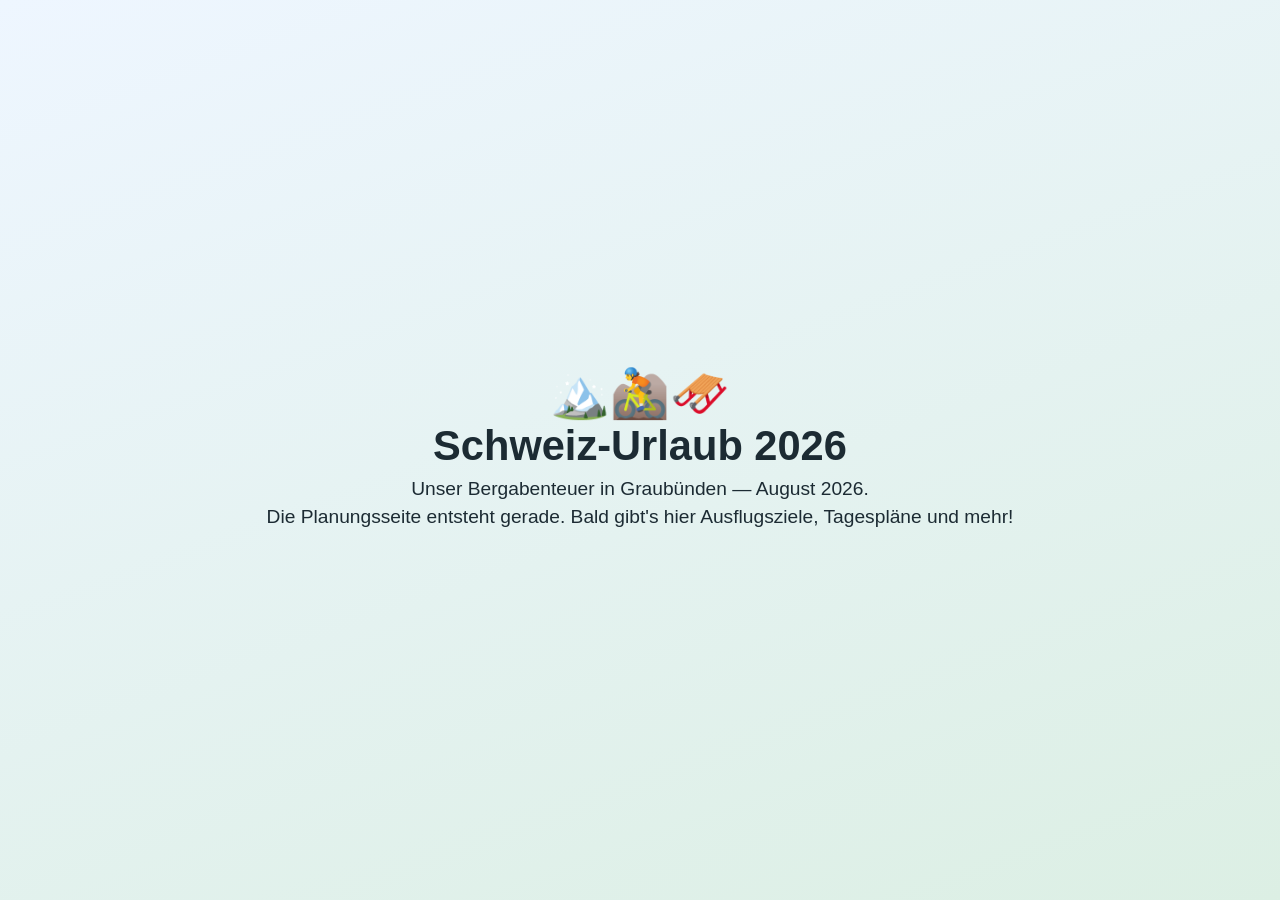
==== docs/index.html @ d62146c5 "Initiale Repo-Struktur: Recherche Lenzerheide, GitHub-Pages-Grundgerüst - research/lenzerheide/: zwe" ====
<!DOCTYPE html>
<html lang="de-CH">
<head>
  <meta charset="UTF-8">
  <meta name="viewport" content="width=device-width, initial-scale=1.0, viewport-fit=cover">
  <meta name="robots" content="noindex">
  <title>Schweiz-Urlaub 2026</title>
  <style>
    :root { color-scheme: light dark; }
    body {
      margin: 0;
      min-height: 100dvh;
      display: grid;
      place-items: center;
      font-family: -apple-system, BlinkMacSystemFont, "Segoe UI", sans-serif;
      background: linear-gradient(160deg, #eef6ff, #dcefe4);
      color: #1c2b33;
      text-align: center;
      padding: 2rem;
      box-sizing: border-box;
    }
    @media (prefers-color-scheme: dark) {
      body { background: linear-gradient(160deg, #10222e, #14301f); color: #e8f1f5; }
    }
    h1 { font-size: clamp(1.6rem, 5vw, 2.6rem); margin: 0 0 .5rem; }
    p  { font-size: clamp(1rem, 3vw, 1.2rem); margin: .4rem 0; }
    .peak { font-size: 3rem; }
  </style>
</head>
<body>
  <main>
    <div class="peak">🏔️🚵🛷</div>
    <h1>Schweiz-Urlaub 2026</h1>
    <p>Unser Bergabenteuer in Graubünden — August 2026.</p>
    <p>Die Planungsseite entsteht gerade. Bald gibt's hier Ausflugsziele, Tagespläne und mehr!</p>
  </main>
</body>
</html>
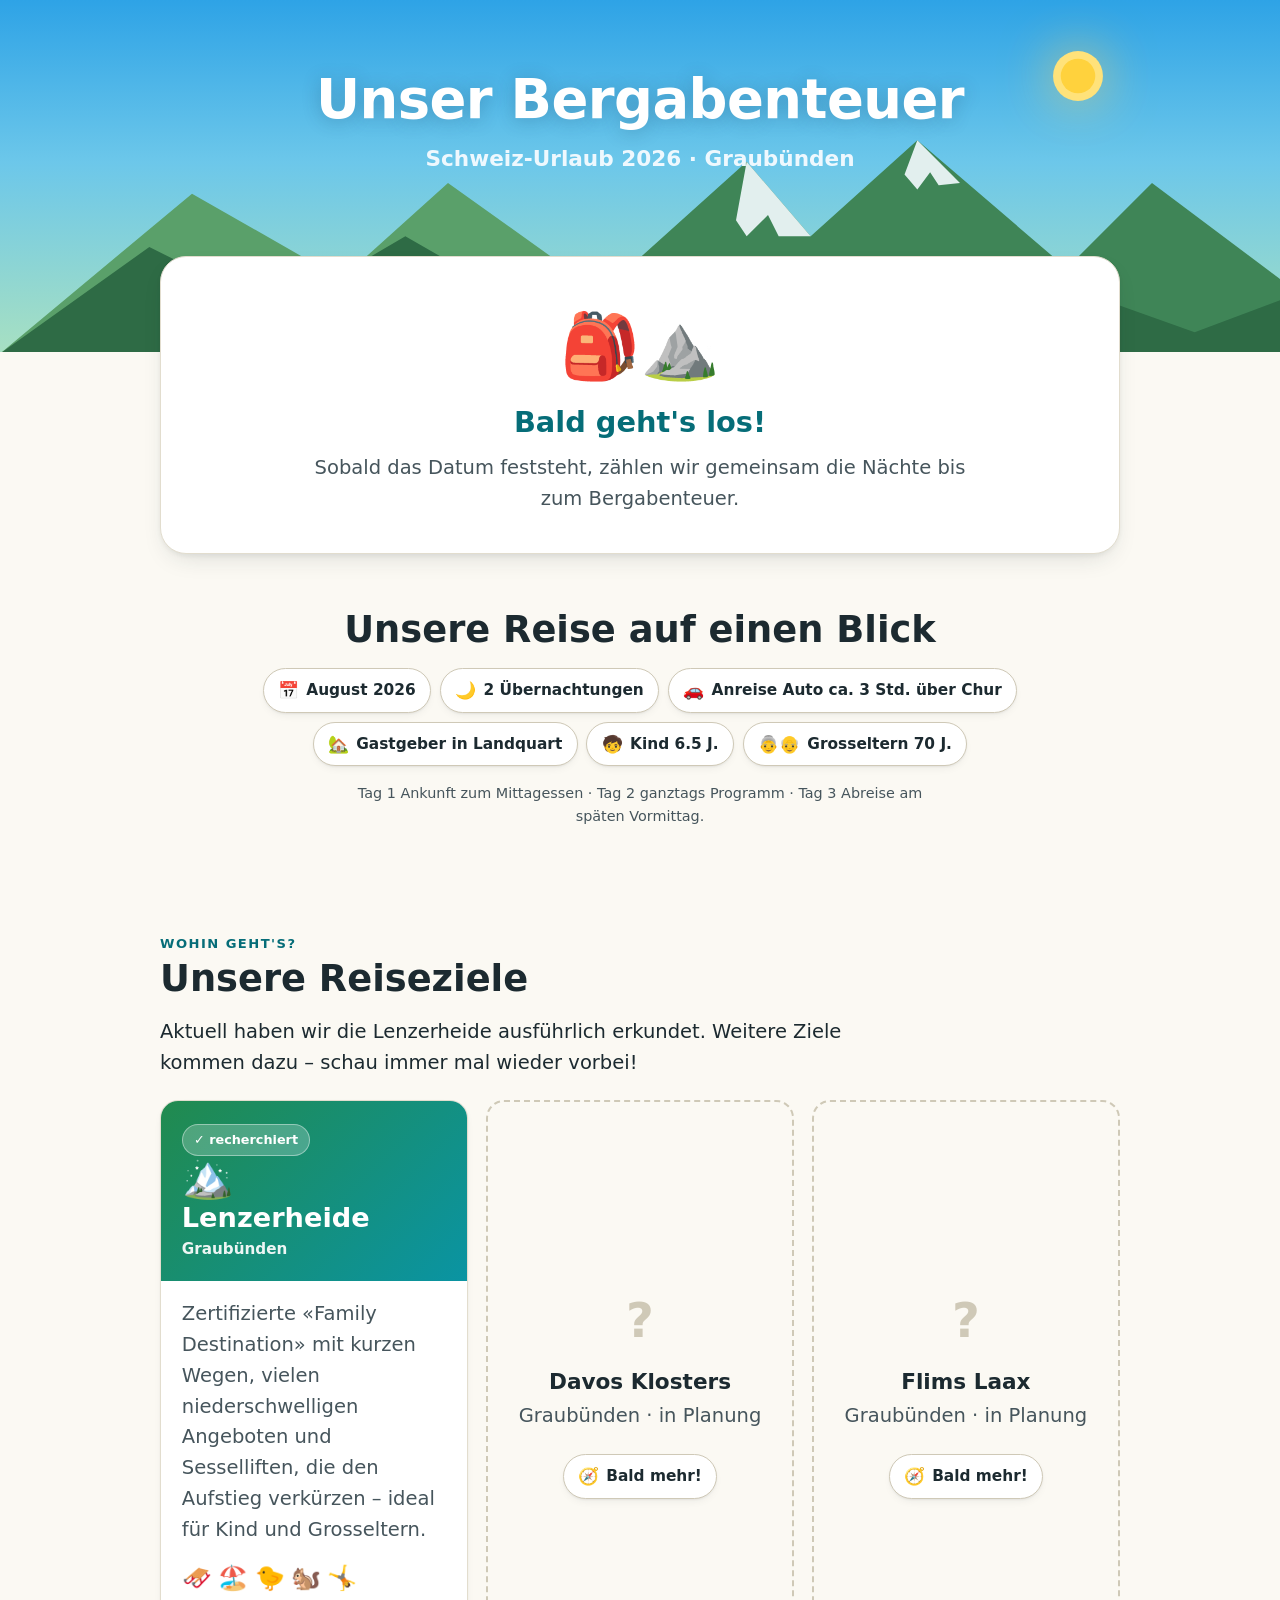
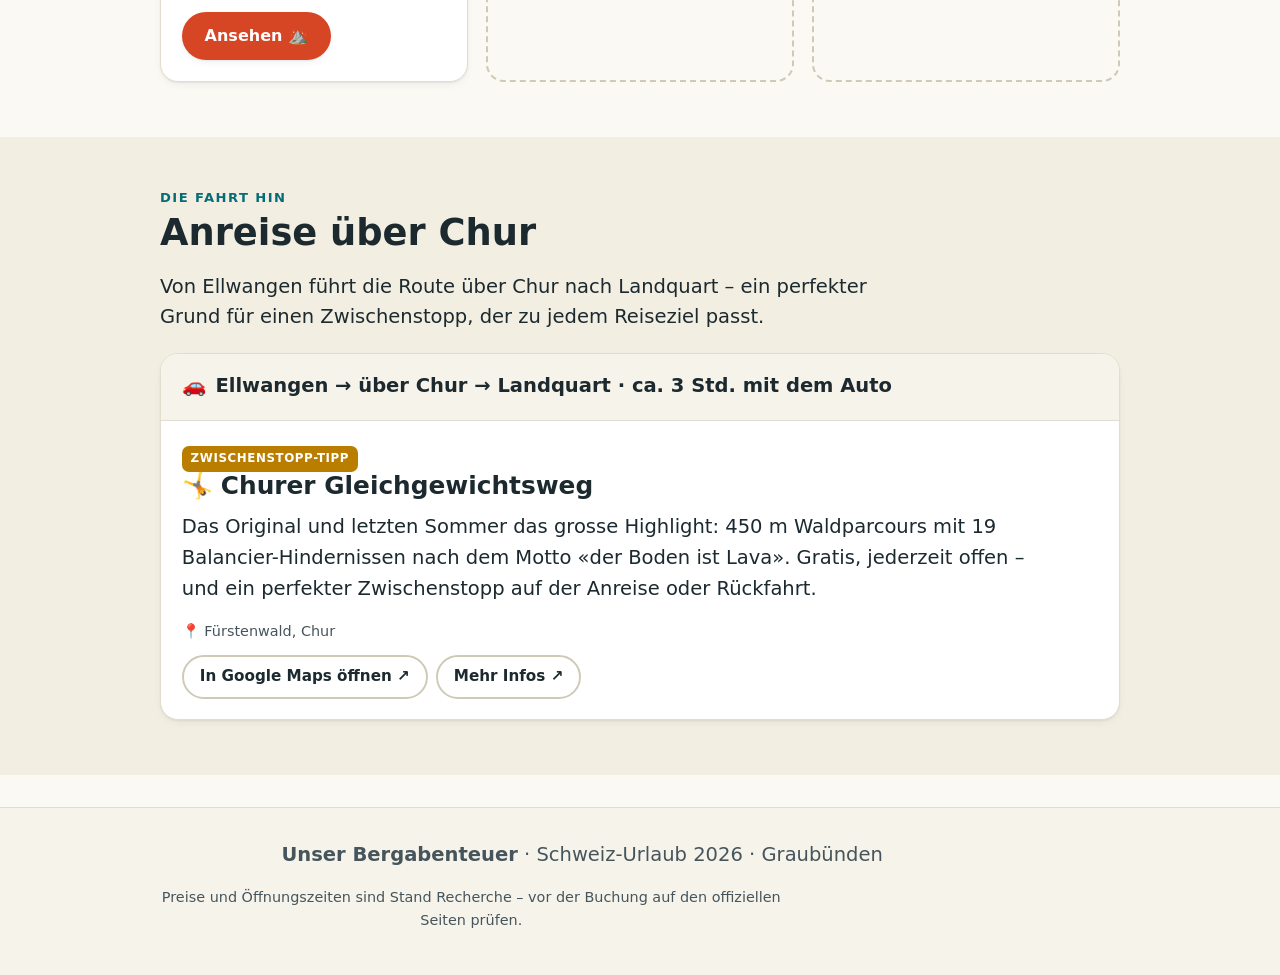
==== commit 54f3b181: "Claude-Design-Webseite integrieren: Startseite + Destinationsseite Lenzerheide Export aus dem Claude" ====
--- a/docs/index.html
+++ b/docs/index.html
@@ -2,37 +2,94 @@
 <html lang="de-CH">
 <head>
   <meta charset="UTF-8">
-  <meta name="viewport" content="width=device-width, initial-scale=1.0, viewport-fit=cover">
+  <!-- Zoom bleibt immer möglich: kein user-scalable=no / maximum-scale. viewport-fit für Safe-Areas. -->
+  <meta name="viewport" content="width=device-width, initial-scale=1, viewport-fit=cover">
+  <meta name="theme-color" content="#2ea3e6" media="(prefers-color-scheme: light)">
+  <meta name="theme-color" content="#0f1b21" media="(prefers-color-scheme: dark)">
+  <meta name="description" content="Unser Bergabenteuer 2026 – Familien-Reiseplanung für Graubünden im August 2026. Ausflugsziele, Tagespläne, Hotels und Kosten für Kind und Grosseltern.">
   <meta name="robots" content="noindex">
-  <title>Schweiz-Urlaub 2026</title>
-  <style>
-    :root { color-scheme: light dark; }
-    body {
-      margin: 0;
-      min-height: 100dvh;
-      display: grid;
-      place-items: center;
-      font-family: -apple-system, BlinkMacSystemFont, "Segoe UI", sans-serif;
-      background: linear-gradient(160deg, #eef6ff, #dcefe4);
-      color: #1c2b33;
-      text-align: center;
-      padding: 2rem;
-      box-sizing: border-box;
-    }
-    @media (prefers-color-scheme: dark) {
-      body { background: linear-gradient(160deg, #10222e, #14301f); color: #e8f1f5; }
-    }
-    h1 { font-size: clamp(1.6rem, 5vw, 2.6rem); margin: 0 0 .5rem; }
-    p  { font-size: clamp(1rem, 3vw, 1.2rem); margin: .4rem 0; }
-    .peak { font-size: 3rem; }
-  </style>
+  <title>Unser Bergabenteuer · Schweiz-Urlaub 2026</title>
+  <link rel="stylesheet" href="assets/css/style.css">
 </head>
-<body>
-  <main>
-    <div class="peak">🏔️🚵🛷</div>
-    <h1>Schweiz-Urlaub 2026</h1>
-    <p>Unser Bergabenteuer in Graubünden — August 2026.</p>
-    <p>Die Planungsseite entsteht gerade. Bald gibt's hier Ausflugsziele, Tagespläne und mehr!</p>
+<body data-page="index">
+  <a class="skip" href="#hauptinhalt">Zum Inhalt springen</a>
+
+  <!-- ===================== HERO ===================== -->
+  <header class="hero" role="banner">
+    <!-- Stilisierte Sonne -->
+    <svg class="hero__sun" viewBox="0 0 100 100" aria-hidden="true" focusable="false">
+      <circle cx="50" cy="50" r="26" fill="#ffe27a"/>
+      <circle cx="50" cy="50" r="18" fill="#ffd23d"/>
+    </svg>
+    <div class="hero__inner wrap">
+      <h1>Unser Bergabenteuer</h1>
+      <p class="hero__sub">Schweiz-Urlaub 2026 · Graubünden</p>
+    </div>
+    <!-- Stilisierte Bergsilhouette (einfache Polygone) -->
+    <svg class="hero__scene" viewBox="0 0 1200 220" preserveAspectRatio="none" aria-hidden="true" focusable="false">
+      <polygon points="0,220 180,70 320,150 420,60 560,160 620,220" fill="#5aa06a"/>
+      <polygon points="500,220 700,40 760,110 860,20 1000,140 1080,60 1200,150 1200,220" fill="#3f8557"/>
+      <polygon points="700,40 760,110 730,110 720,90 700,110 690,95" fill="#f4fbff" opacity=".9"/>
+      <polygon points="860,20 900,60 880,62 872,50 860,66 848,52" fill="#f4fbff" opacity=".9"/>
+      <polygon points="0,220 140,120 260,180 380,110 520,190 640,130 820,210 980,150 1120,200 1200,170 1200,220" fill="#2e6b45"/>
+    </svg>
+  </header>
+
+  <main id="hauptinhalt">
+
+    <!-- ===================== COUNTDOWN ===================== -->
+    <section class="section" aria-labelledby="cd-h" style="padding-top:0">
+      <div class="wrap">
+        <h2 id="cd-h" class="visually-hidden" style="position:absolute;left:-9999px">Countdown</h2>
+        <div id="countdown" class="countdown countdown--soon">
+          <!-- JS füllt den Countdown; ohne JS bleibt dieser Fallback lesbar -->
+          <div class="countdown__emoji" aria-hidden="true">🎒⛰️</div>
+          <p class="countdown__label">Bald geht's los!</p>
+          <p class="countdown__hint">Sobald das Datum feststeht, zählen wir gemeinsam die Nächte bis zum Bergabenteuer.</p>
+        </div>
+      </div>
+    </section>
+
+    <!-- ===================== REISE-STECKBRIEF ===================== -->
+    <section class="section" aria-labelledby="sb-h" style="padding-top:0">
+      <div class="wrap" style="text-align:center">
+        <h2 id="sb-h" style="justify-content:center">Unsere Reise auf einen Blick</h2>
+        <div id="reise-chips" class="chips" style="margin-top:1rem"></div>
+        <p class="fineprint" style="margin:1rem auto 0">Tag 1 Ankunft zum Mittagessen · Tag 2 ganztags Programm · Tag 3 Abreise am späten Vormittag.</p>
+      </div>
+    </section>
+
+    <!-- ===================== DESTINATIONEN ===================== -->
+    <section class="section" aria-labelledby="dest-h">
+      <div class="wrap">
+        <p class="eyebrow">Wohin geht's?</p>
+        <h2 id="dest-h">Unsere Reiseziele</h2>
+        <p style="max-width:60ch">Aktuell haben wir die Lenzerheide ausführlich erkundet. Weitere Ziele kommen dazu – schau immer mal wieder vorbei!</p>
+        <p class="no-js-note">Hinweis: Diese Planungsseite lädt ihre Inhalte per JavaScript. Bitte JavaScript aktivieren, um Reiseziele, Tagespläne und Aktivitäten zu sehen.</p>
+        <div id="dest-grid" class="grid grid--3" style="margin-top:1.3rem"></div>
+      </div>
+    </section>
+
+    <!-- ===================== ANREISE ===================== -->
+    <section class="section" aria-labelledby="an-h" style="background:var(--bg-2)">
+      <div class="wrap">
+        <p class="eyebrow">Die Fahrt hin</p>
+        <h2 id="an-h">Anreise über Chur</h2>
+        <p style="max-width:60ch">Von Ellwangen führt die Route über Chur nach Landquart – ein perfekter Grund für einen Zwischenstopp, der zu jedem Reiseziel passt.</p>
+        <div id="anreise-inner" class="anreise" style="margin-top:1.2rem"></div>
+      </div>
+    </section>
   </main>
+
+  <footer class="site" role="contentinfo">
+    <div class="wrap">
+      <p><strong>Unser Bergabenteuer</strong> · Schweiz-Urlaub 2026 · Graubünden</p>
+      <p class="fineprint">Preise und Öffnungszeiten sind Stand Recherche – vor der Buchung auf den offiziellen Seiten prüfen.</p>
+    </div>
+  </footer>
+
+  <!-- Daten zuerst, dann Logik. defer hält die Reihenfolge und blockiert das Rendering nicht. -->
+  <script src="assets/js/data.js" defer></script>
+  <script src="assets/js/app.js" defer></script>
 </body>
 </html>
--- a/docs/assets/css/style.css
+++ b/docs/assets/css/style.css
@@ -0,0 +1,483 @@
+/* =============================================================================
+   style.css — Unser Bergabenteuer 2026
+   Mobile-first, hoher Kontrast (WCAG AA), Light + Dark Mode, Print für Tagesplan.
+   Keine externen Requests. Deko über CSS/Inline-SVG. Systemschriften.
+   ============================================================================= */
+
+/* ---------- Design-Tokens ---------- */
+:root {
+  color-scheme: light dark;
+
+  /* Bergwelt-Palette – kräftig & kontraststark */
+  --gruen:    #218a4e;   /* Wiese  */
+  --gruen-d:  #17643a;
+  --tuerkis:  #0a94a3;   /* See    */
+  --tuerkis-d:#066d78;
+  --himmel:   #1f74d6;   /* Himmel */
+  --himmel-d: #14539c;
+  --sonne:    #f2a900;   /* Sonne  */
+  --sonne-d:  #b97d00;
+  --bergrot:  #d64524;   /* Akzent */
+  --bergrot-d:#a5321a;
+
+  /* Flächen & Text (warm getönt, entsättigt) */
+  --bg:        #fbf9f3;
+  --bg-2:      #f2eee2;
+  --surface:   #ffffff;
+  --surface-2: #f6f3ea;
+  --ink:       #1c2a30;   /* Haupttext, Kontrast > 12:1 auf --bg */
+  --ink-2:     #46555c;   /* Sekundärtext, > 5:1 */
+  --line:      #e2ddce;
+  --line-2:    #cfc9b7;
+
+  /* Eignungs-Ampel */
+  --ampel-ideal:  #1b7a43;
+  --ampel-gut:    #1f74d6;
+  --ampel-beding: #b06a00;
+  --ampel-ungeei: #c0361a;
+
+  /* Struktur */
+  --radius:   18px;
+  --radius-s: 12px;
+  --radius-l: 26px;
+  --shadow:   0 2px 4px rgba(28,42,48,.05), 0 10px 26px -10px rgba(28,42,48,.18);
+  --shadow-s: 0 1px 2px rgba(28,42,48,.06), 0 4px 12px -6px rgba(28,42,48,.14);
+  --tap: 48px;                 /* Mindest-Touch-Ziel */
+  --maxw: 960px;
+
+  --font-body: system-ui, -apple-system, "Segoe UI", Roboto, "Helvetica Neue", Arial, sans-serif;
+  --font-display: ui-rounded, "SF Pro Rounded", "Nunito", "Segoe UI", system-ui, sans-serif;
+}
+
+@media (prefers-color-scheme: dark) {
+  :root {
+    --gruen:    #4cc47e;  --gruen-d:  #2e9c5b;
+    --tuerkis:  #34c2d0;  --tuerkis-d:#1c9aa8;
+    --himmel:   #6aa9f0;  --himmel-d: #3d84d8;
+    --sonne:    #ffc23d;  --sonne-d:  #d99a00;
+    --bergrot:  #ff7554;  --bergrot-d:#e0512f;
+
+    --bg:        #0f1b21;
+    --bg-2:      #142831;
+    --surface:   #16262e;
+    --surface-2: #1c313a;
+    --ink:       #e9f1f2;
+    --ink-2:     #a9bcc2;
+    --line:      #2a3f48;
+    --line-2:    #365059;
+
+    --ampel-ideal:  #4cc47e;
+    --ampel-gut:    #6aa9f0;
+    --ampel-beding: #f0b64a;
+    --ampel-ungeei: #ff7a5c;
+
+    --shadow:   0 2px 4px rgba(0,0,0,.3), 0 12px 30px -12px rgba(0,0,0,.6);
+    --shadow-s: 0 1px 2px rgba(0,0,0,.3), 0 6px 16px -8px rgba(0,0,0,.5);
+  }
+}
+
+/* ---------- Reset & Grundlagen ---------- */
+* { box-sizing: border-box; }
+html { -webkit-text-size-adjust: 100%; scroll-behavior: smooth; }
+@media (prefers-reduced-motion: reduce) {
+  html { scroll-behavior: auto; }
+  *, *::before, *::after { animation-duration: .001ms !important; transition-duration: .001ms !important; }
+}
+
+body {
+  margin: 0;
+  font-family: var(--font-body);
+  font-size: clamp(1.06rem, 0.98rem + 0.5vw, 1.22rem);  /* ~18–20 px+ */
+  line-height: 1.58;
+  color: var(--ink);
+  background: var(--bg);
+  -webkit-font-smoothing: antialiased;
+  padding-bottom: env(safe-area-inset-bottom);
+}
+
+h1, h2, h3, h4 { font-family: var(--font-display); line-height: 1.12; text-wrap: balance; margin: 0 0 .5em; }
+h1 { font-size: clamp(2.1rem, 1.5rem + 3.4vw, 3.4rem); letter-spacing: -.01em; }
+h2 { font-size: clamp(1.6rem, 1.25rem + 1.8vw, 2.3rem); }
+h3 { font-size: clamp(1.25rem, 1.08rem + 0.9vw, 1.55rem); }
+p  { margin: 0 0 .8em; text-wrap: pretty; }
+:where(p, li) { max-width: 68ch; }
+
+a { color: var(--himmel-d); text-underline-offset: 3px; }
+@media (prefers-color-scheme: dark) { a { color: var(--himmel); } }
+a:focus-visible, button:focus-visible, summary:focus-visible, .chip:focus-visible {
+  outline: 3px solid var(--sonne); outline-offset: 2px; border-radius: 6px;
+}
+
+img, svg { max-width: 100%; display: block; }
+
+.wrap { width: min(100% - 2rem, var(--maxw)); margin-inline: auto; }
+.section { padding-block: clamp(2rem, 1.4rem + 2.5vw, 3.4rem); }
+.section > .wrap > h2 { display: flex; align-items: baseline; gap: .5rem; }
+.eyebrow { font: 600 .82rem/1 var(--font-body); letter-spacing: .11em; text-transform: uppercase; color: var(--tuerkis-d); margin: 0 0 .5rem; }
+@media (prefers-color-scheme: dark) { .eyebrow { color: var(--tuerkis); } }
+
+/* Skip-Link */
+.skip {
+  position: absolute; left: 8px; top: -60px; z-index: 200;
+  background: var(--ink); color: var(--bg); padding: .7rem 1.1rem; border-radius: 10px;
+  transition: top .15s;
+}
+.skip:focus { top: calc(8px + env(safe-area-inset-top)); }
+
+/* ---------- Header / Hero ---------- */
+.hero {
+  position: relative; overflow: hidden; color: #fff;
+  background: linear-gradient(180deg, #2ea3e6 0%, #6cc7ea 46%, #a7e0c2 100%);
+  padding-top: calc(env(safe-area-inset-top) + 1rem);
+}
+.hero__inner { position: relative; z-index: 2; padding-block: clamp(1.5rem, 1rem + 5vw, 3.4rem) clamp(7rem, 5rem + 12vw, 11rem); text-align: center; }
+.hero h1 { color: #fff; text-shadow: 0 2px 18px rgba(20,60,90,.28); margin-bottom: .2em; }
+.hero__sub { font-size: clamp(1.05rem, 0.95rem + 0.7vw, 1.35rem); font-weight: 600; color: #f4fbff; opacity: .96; margin: 0; }
+.hero__scene { position: absolute; left: 0; right: 0; bottom: -1px; z-index: 1; width: 100%; height: auto; }
+.hero__sun { position: absolute; top: 8%; right: 12%; width: clamp(52px, 12vw, 96px); height: auto; z-index: 1; filter: drop-shadow(0 0 26px rgba(255,210,90,.7)); }
+
+/* ---------- Buttons ---------- */
+.btn {
+  display: inline-flex; align-items: center; justify-content: center; gap: .5rem;
+  min-height: var(--tap); padding: .7rem 1.3rem;
+  font: 600 1rem/1 var(--font-display); text-decoration: none; cursor: pointer;
+  border: 2px solid transparent; border-radius: 999px;
+  background: var(--ink); color: var(--bg);
+  transition: transform .12s ease, box-shadow .12s ease, background .12s;
+  box-shadow: var(--shadow-s);
+}
+.btn:hover { transform: translateY(-1px); }
+.btn:active { transform: translateY(1px); }
+.btn--primary { background: var(--bergrot); color: #fff; }
+.btn--primary:hover { background: var(--bergrot-d); }
+.btn--ghost { background: var(--surface); color: var(--ink); border-color: var(--line-2); box-shadow: none; }
+.btn--sun { background: var(--sonne); color: #3a2600; }
+.btn--sun:hover { background: var(--sonne-d); }
+.btn--sm { min-height: 44px; padding: .55rem 1rem; font-size: .95rem; }
+
+/* ---------- Chips (Reise-Steckbrief) ---------- */
+.chips { display: flex; flex-wrap: wrap; gap: .55rem; justify-content: center; }
+.chip-info {
+  display: inline-flex; align-items: center; gap: .45rem;
+  padding: .5rem .9rem; border-radius: 999px;
+  background: var(--surface); border: 1.5px solid var(--line-2);
+  font-size: .96rem; font-weight: 600; color: var(--ink); box-shadow: var(--shadow-s);
+}
+.chip-info .ic { font-size: 1.1em; }
+
+/* ---------- Countdown-Karte ---------- */
+.countdown {
+  position: relative; z-index: 5; margin-top: clamp(-6rem, -4rem - 8vw, -4.5rem);
+  background: var(--surface); border-radius: var(--radius-l);
+  box-shadow: var(--shadow); border: 1px solid var(--line);
+  padding: clamp(1.4rem, 1rem + 3vw, 2.4rem); text-align: center;
+}
+.countdown__num { font-family: var(--font-display); font-weight: 800; line-height: .9;
+  font-size: clamp(3.2rem, 2rem + 8vw, 6rem); color: var(--bergrot); letter-spacing: -.02em; }
+.countdown__label { font-family: var(--font-display); font-weight: 700; font-size: clamp(1.2rem, 1rem + 1.4vw, 1.8rem); margin: .1em 0 0; }
+.countdown__hint { color: var(--ink-2); margin: .5rem auto 0; }
+.countdown--soon .countdown__emoji { font-size: clamp(2.6rem, 2rem + 4vw, 4rem); }
+.countdown--soon .countdown__label { color: var(--tuerkis-d); }
+@media (prefers-color-scheme: dark) { .countdown--soon .countdown__label { color: var(--tuerkis); } }
+
+/* ---------- Fortschritt / Stempel gesammelt ---------- */
+.progress {
+  display: flex; align-items: center; gap: 1rem; flex-wrap: wrap;
+  background: linear-gradient(120deg, var(--surface-2), var(--surface));
+  border: 1.5px solid var(--line); border-radius: var(--radius);
+  padding: 1rem 1.2rem; box-shadow: var(--shadow-s);
+}
+.progress__text { font-family: var(--font-display); font-weight: 700; font-size: 1.15rem; }
+.progress__text b { color: var(--bergrot); }
+.progress__bar { flex: 1 1 200px; height: 16px; border-radius: 999px; background: var(--bg-2); overflow: hidden; border: 1px solid var(--line-2); }
+.progress__fill { height: 100%; width: 0; border-radius: 999px;
+  background: linear-gradient(90deg, var(--sonne), var(--gruen)); transition: width .5s ease; }
+
+/* ---------- Karten-Raster ---------- */
+.grid { display: grid; gap: 1.1rem; grid-template-columns: 1fr; }
+@media (min-width: 620px) { .grid--2 { grid-template-columns: repeat(2, 1fr); } }
+@media (min-width: 860px) { .grid--3 { grid-template-columns: repeat(3, 1fr); } }
+
+.card {
+  background: var(--surface); border: 1px solid var(--line); border-radius: var(--radius);
+  box-shadow: var(--shadow-s); overflow: hidden; display: flex; flex-direction: column;
+}
+
+/* ---------- Destinationskarten (Startseite) ---------- */
+.dest {
+  position: relative; padding: 0; transition: transform .15s ease, box-shadow .15s ease;
+}
+.dest:hover { transform: translateY(-3px); box-shadow: var(--shadow); }
+.dest__banner { position: relative; padding: 1.4rem 1.3rem 1.1rem; color: #fff;
+  background: linear-gradient(135deg, var(--gruen), var(--tuerkis)); }
+.dest__emoji { font-size: 2.6rem; line-height: 1; }
+.dest__name { font-family: var(--font-display); font-weight: 800; font-size: 1.7rem; margin: .3rem 0 0; color: #fff; }
+.dest__region { font-weight: 600; opacity: .92; font-size: .95rem; }
+.dest__body { padding: 1.1rem 1.3rem 1.3rem; display: flex; flex-direction: column; gap: .9rem; flex: 1; }
+.dest__body p { color: var(--ink-2); margin: 0; }
+.dest__hl { display: flex; gap: .4rem; font-size: 1.5rem; }
+.badge {
+  display: inline-flex; align-items: center; gap: .35rem; align-self: flex-start;
+  padding: .3rem .7rem; border-radius: 999px; font-size: .8rem; font-weight: 700;
+  background: rgba(255,255,255,.22); color: #fff; border: 1px solid rgba(255,255,255,.4);
+}
+.dest__footer { margin-top: auto; }
+
+/* Platzhalterkarte "Bald mehr!" */
+.dest--soon { background: transparent; border: 2.5px dashed var(--line-2); box-shadow: none;
+  align-items: center; justify-content: center; text-align: center; padding: 2rem 1.2rem; min-height: 210px; gap: .4rem; }
+.dest--soon:hover { transform: none; box-shadow: none; }
+.dest--soon .q { font-size: 3rem; color: var(--line-2); font-family: var(--font-display); font-weight: 800; }
+.dest--soon .dest__name { color: var(--ink); font-size: 1.35rem; }
+.dest--soon p { color: var(--ink-2); }
+
+/* ---------- Anreise-Block ---------- */
+.anreise { background: var(--surface); border: 1px solid var(--line); border-radius: var(--radius); box-shadow: var(--shadow-s); overflow: hidden; }
+.anreise__route { padding: 1.1rem 1.3rem; background: var(--surface-2); border-bottom: 1px solid var(--line);
+  font-family: var(--font-display); font-weight: 700; display: flex; gap: .6rem; align-items: center; flex-wrap: wrap; }
+.anreise__stopp { padding: 1.3rem; }
+.anreise__stopp h3 { display: flex; align-items: center; gap: .5rem; }
+.tip-flag { display: inline-block; font-size: .74rem; font-weight: 800; letter-spacing: .05em; text-transform: uppercase;
+  color: #fff; background: var(--sonne-d); padding: .22rem .55rem; border-radius: 7px; }
+
+/* ---------- Sticky Sprungnavigation ---------- */
+.subnav {
+  position: sticky; top: 0; z-index: 60;
+  background: color-mix(in srgb, var(--surface) 92%, transparent);
+  backdrop-filter: saturate(1.4) blur(10px);
+  border-bottom: 1px solid var(--line);
+  padding: .5rem 0; padding-top: calc(.5rem + env(safe-area-inset-top));
+}
+.subnav__scroll { display: flex; gap: .45rem; overflow-x: auto; scrollbar-width: none; -webkit-overflow-scrolling: touch; padding-inline: 1rem; }
+.subnav__scroll::-webkit-scrollbar { display: none; }
+.subnav a {
+  flex: 0 0 auto; min-height: 44px; display: inline-flex; align-items: center; gap: .35rem;
+  padding: .5rem .85rem; border-radius: 999px; text-decoration: none; white-space: nowrap;
+  font: 600 .92rem/1 var(--font-display); color: var(--ink);
+  background: var(--surface-2); border: 1.5px solid var(--line);
+}
+.subnav a:hover { border-color: var(--tuerkis); }
+:target { scroll-margin-top: 5.2rem; }
+section[id] { scroll-margin-top: 5.2rem; }
+
+/* ---------- Steckbrief (Destination) ---------- */
+.steckbrief { display: grid; gap: 1rem; }
+.steckbrief .facts { display: flex; flex-wrap: wrap; gap: .55rem; }
+
+/* Kostenwarnung */
+.warnbox {
+  border-radius: var(--radius); padding: 1.1rem 1.2rem; margin: 1rem 0;
+  background: color-mix(in srgb, var(--sonne) 16%, var(--surface));
+  border: 2px solid var(--sonne-d); box-shadow: var(--shadow-s);
+}
+.warnbox h3 { display: flex; align-items: center; gap: .5rem; margin-bottom: .4rem; color: var(--ink); }
+.warnbox p { margin: 0; color: var(--ink); }
+.warnbox--danger { background: color-mix(in srgb, var(--bergrot) 12%, var(--surface)); border-color: var(--bergrot); }
+
+/* ---------- Filterleiste ---------- */
+.filterbar { display: flex; flex-direction: column; gap: .7rem; margin-bottom: 1.3rem; }
+.filterbar__row { display: flex; flex-wrap: wrap; gap: .5rem; }
+.filterbar__legend { font: 700 .85rem/1 var(--font-body); letter-spacing: .04em; text-transform: uppercase; color: var(--ink-2); align-self: center; margin-right: .2rem; }
+.chip {
+  appearance: none; -webkit-appearance: none; cursor: pointer;
+  min-height: var(--tap); display: inline-flex; align-items: center; gap: .45rem;
+  padding: .55rem 1rem; border-radius: 999px;
+  font: 600 1rem/1 var(--font-display); color: var(--ink);
+  background: var(--surface); border: 2px solid var(--line-2);
+  transition: background .12s, border-color .12s, color .12s, transform .1s;
+}
+.chip:hover { border-color: var(--tuerkis); }
+.chip[aria-pressed="true"] { background: var(--tuerkis); border-color: var(--tuerkis-d); color: #fff; }
+.chip[aria-pressed="true"] .chip__check { opacity: 1; }
+.chip__check { opacity: 0; font-weight: 900; }
+.chip--reset[aria-pressed] { background: var(--surface); }
+.chip--reset { border-style: dashed; }
+.filter-count { font-weight: 600; color: var(--ink-2); font-size: .95rem; }
+
+/* ---------- Aktivitätskarte ---------- */
+.akt { position: relative; }
+.akt__head { display: flex; gap: .8rem; align-items: flex-start; padding: 1.1rem 1.2rem .4rem; }
+.akt__icon { font-size: 2.2rem; line-height: 1; flex: 0 0 auto; filter: drop-shadow(0 2px 3px rgba(0,0,0,.12)); }
+.akt__titlewrap { flex: 1; min-width: 0; }
+.akt__name { font-family: var(--font-display); font-weight: 800; font-size: 1.28rem; margin: 0; display: flex; align-items: center; gap: .4rem; flex-wrap: wrap; }
+.akt__star { color: var(--sonne-d); font-size: .95rem; }
+.akt__meta { display: flex; flex-wrap: wrap; gap: .35rem .7rem; font-size: .88rem; color: var(--ink-2); margin-top: .25rem; font-weight: 600; }
+.akt__kind {
+  font-family: var(--font-display); font-weight: 700; font-size: 1.16rem; line-height: 1.4;
+  padding: .3rem 1.2rem 0; color: var(--ink);
+}
+.akt__body { padding: .5rem 1.2rem 1.1rem; display: flex; flex-direction: column; gap: .8rem; flex: 1; }
+
+/* Kategorie-Label */
+.cat { display: inline-flex; align-items: center; gap: .3rem; padding: .18rem .5rem; border-radius: 7px;
+  font-size: .78rem; font-weight: 700; background: var(--surface-2); color: var(--ink-2); border: 1px solid var(--line); }
+.gratis-tag { color: var(--gruen-d); background: color-mix(in srgb, var(--gruen) 16%, var(--surface)); border-color: var(--gruen); }
+@media (prefers-color-scheme: dark){ .gratis-tag { color: var(--gruen); } }
+
+/* Eignungs-Ampel (Text + Symbol, nie Farbe allein) */
+.ampeln { display: flex; flex-wrap: wrap; gap: .5rem; }
+.ampel {
+  display: inline-flex; align-items: center; gap: .45rem;
+  padding: .4rem .7rem; border-radius: 10px; font-size: .92rem; font-weight: 700;
+  border: 2px solid; background: var(--surface);
+}
+.ampel__who { font-weight: 800; }
+.ampel__sym { font-weight: 900; font-family: var(--font-display); }
+.ampel--ideal   { color: var(--ampel-ideal);  border-color: var(--ampel-ideal);  background: color-mix(in srgb, var(--ampel-ideal) 12%, var(--surface)); }
+.ampel--gut     { color: var(--ampel-gut);    border-color: var(--ampel-gut);    background: color-mix(in srgb, var(--ampel-gut) 12%, var(--surface)); }
+.ampel--bedingt { color: var(--ampel-beding); border-color: var(--ampel-beding); background: color-mix(in srgb, var(--ampel-beding) 14%, var(--surface)); }
+.ampel--ungeeignet { color: var(--ampel-ungeei); border-color: var(--ampel-ungeei); background: color-mix(in srgb, var(--ampel-ungeei) 12%, var(--surface)); }
+.ampel small { font-weight: 600; opacity: .95; }
+.ampel__hint { font-size: .82rem; font-weight: 600; color: var(--ink-2); margin: .1rem 0 0; }
+
+/* Altersregel-Warnhinweis auf der Karte */
+.altersregel {
+  display: flex; gap: .55rem; align-items: flex-start;
+  background: color-mix(in srgb, var(--bergrot) 12%, var(--surface));
+  border: 2px solid var(--bergrot); border-radius: var(--radius-s);
+  padding: .7rem .85rem; font-size: .95rem; font-weight: 600; color: var(--ink);
+}
+.altersregel .ic { font-size: 1.25rem; flex: 0 0 auto; }
+.altersregel b { color: var(--bergrot-d); }
+@media (prefers-color-scheme: dark){ .altersregel b { color: var(--bergrot); } }
+
+/* Details "Für die Erwachsenen" */
+.details {
+  border: 1.5px solid var(--line-2); border-radius: var(--radius-s); background: var(--surface-2); overflow: hidden;
+}
+.details > summary {
+  list-style: none; cursor: pointer; min-height: var(--tap);
+  display: flex; align-items: center; gap: .5rem; padding: .7rem 1rem;
+  font-family: var(--font-display); font-weight: 700; color: var(--ink);
+}
+.details > summary::-webkit-details-marker { display: none; }
+.details > summary::after { content: "▾"; margin-left: auto; transition: transform .2s; color: var(--ink-2); }
+.details[open] > summary::after { transform: rotate(180deg); }
+.details__inner { padding: 0 1rem 1rem; display: flex; flex-direction: column; gap: .7rem; }
+.details__inner p { margin: 0; }
+.kv { display: grid; grid-template-columns: auto 1fr; gap: .3rem .8rem; font-size: .95rem; }
+.kv dt { font-weight: 700; color: var(--ink-2); }
+.kv dd { margin: 0; }
+.kv .price b { color: var(--bergrot-d); }
+@media (prefers-color-scheme: dark){ .kv .price b { color: var(--sonne); } }
+.linkrow { display: flex; flex-wrap: wrap; gap: .5rem; margin-top: .2rem; }
+
+/* Stempel-Button */
+.stamp-btn {
+  appearance: none; cursor: pointer; position: relative;
+  min-height: var(--tap); width: 100%; margin-top: auto;
+  display: inline-flex; align-items: center; justify-content: center; gap: .5rem;
+  padding: .7rem 1rem; border-radius: 999px;
+  font: 700 1.05rem/1 var(--font-display);
+  background: var(--sonne); color: #3a2600; border: 2px solid var(--sonne-d);
+  transition: transform .12s, background .15s, color .15s;
+}
+.stamp-btn:hover { transform: translateY(-1px); }
+.stamp-btn[aria-pressed="true"] { background: var(--gruen); color: #fff; border-color: var(--gruen-d); }
+.stamp-btn__stamp { font-size: 1.3rem; }
+.akt[data-stamped="true"]::before {
+  content: "✔"; position: absolute; top: .7rem; right: .7rem; z-index: 3;
+  width: 46px; height: 46px; display: grid; place-items: center;
+  font-family: var(--font-display); font-weight: 900; font-size: 1.5rem; color: #fff;
+  background: var(--gruen); border-radius: 50%; border: 3px dashed rgba(255,255,255,.85);
+  box-shadow: var(--shadow-s); transform: rotate(-12deg);
+  animation: stampIn .32s cubic-bezier(.2,1.4,.4,1);
+}
+@keyframes stampIn { 0% { transform: rotate(-12deg) scale(2.4); opacity: 0; } 60% { opacity: 1; } 100% { transform: rotate(-12deg) scale(1); opacity: 1; } }
+@media (prefers-reduced-motion: reduce) { .akt[data-stamped="true"]::before { animation: none; } }
+
+/* ---------- Tagesplan ---------- */
+.plan__head { display: flex; flex-wrap: wrap; gap: 1rem; align-items: center; justify-content: space-between; margin-bottom: 1.2rem; }
+.toggle { display: inline-flex; background: var(--surface-2); border: 2px solid var(--line-2); border-radius: 999px; padding: 4px; gap: 4px; }
+.toggle button {
+  appearance: none; cursor: pointer; min-height: 44px; padding: .5rem 1.1rem; border: none; border-radius: 999px;
+  font: 700 1rem/1 var(--font-display); color: var(--ink); background: transparent;
+}
+.toggle button[aria-pressed="true"] { background: var(--himmel); color: #fff; box-shadow: var(--shadow-s); }
+.days { display: grid; gap: 1rem; }
+@media (min-width: 780px) { .days { grid-template-columns: repeat(3, 1fr); align-items: start; } }
+.day { background: var(--surface); border: 1px solid var(--line); border-radius: var(--radius); box-shadow: var(--shadow-s); overflow: hidden; }
+.day__head { padding: .9rem 1.1rem; color: #fff; background: linear-gradient(135deg, var(--himmel), var(--tuerkis)); }
+.day__tag { font: 800 .8rem/1 var(--font-display); letter-spacing: .08em; text-transform: uppercase; opacity: .9; }
+.day__titel { font-family: var(--font-display); font-weight: 800; font-size: 1.25rem; margin: .2rem 0 0; }
+.day__blocks { padding: .9rem 1.1rem; display: flex; flex-direction: column; gap: .8rem; }
+.block { display: grid; grid-template-columns: auto 1fr; gap: .2rem .8rem; }
+.block__zeit { font: 700 .82rem/1.3 var(--font-body); letter-spacing: .03em; text-transform: uppercase; color: var(--tuerkis-d); padding-top: .15rem; }
+@media (prefers-color-scheme: dark){ .block__zeit { color: var(--tuerkis); } }
+.block__text { grid-column: 1 / -1; margin: 0; }
+@media (min-width: 500px) { .block__text { grid-column: 2; } }
+
+/* ---------- Hotels ---------- */
+.hotel { padding: 1.1rem 1.2rem; display: flex; flex-direction: column; gap: .7rem; }
+.hotel__top { display: flex; justify-content: space-between; gap: .6rem; align-items: baseline; flex-wrap: wrap; }
+.hotel__name { font-family: var(--font-display); font-weight: 800; font-size: 1.22rem; margin: 0; }
+.hotel__stars { color: var(--sonne-d); letter-spacing: .05em; font-size: 1rem; }
+@media (prefers-color-scheme: dark){ .hotel__stars { color: var(--sonne); } }
+.hotel__tags { display: flex; flex-wrap: wrap; gap: .4rem; }
+.htag { font-size: .82rem; font-weight: 700; padding: .25rem .6rem; border-radius: 8px; background: var(--surface-2); border: 1px solid var(--line); color: var(--ink-2); }
+.htag--yes { color: var(--gruen-d); border-color: var(--gruen); background: color-mix(in srgb, var(--gruen) 12%, var(--surface)); }
+.htag--no  { color: var(--ink-2); }
+@media (prefers-color-scheme: dark){ .htag--yes { color: var(--gruen); } }
+.hotel__price { font-family: var(--font-display); font-weight: 800; color: var(--bergrot-d); }
+@media (prefers-color-scheme: dark){ .hotel__price { color: var(--sonne); } }
+.emphbox { background: color-mix(in srgb, var(--gruen) 10%, var(--surface)); border: 2px solid var(--gruen); border-radius: var(--radius); padding: 1.1rem 1.2rem; box-shadow: var(--shadow-s); }
+.emphbox h3 { display: flex; align-items: center; gap: .5rem; }
+
+/* ---------- Kostentabelle ---------- */
+.table-wrap { overflow-x: auto; -webkit-overflow-scrolling: touch; border-radius: var(--radius); border: 1px solid var(--line); }
+table.kosten { width: 100%; border-collapse: collapse; background: var(--surface); min-width: 520px; }
+table.kosten caption { text-align: left; padding: .6rem .2rem; color: var(--ink-2); font-weight: 600; caption-side: top; }
+table.kosten th, table.kosten td { text-align: left; padding: .7rem .9rem; border-bottom: 1px solid var(--line); vertical-align: top; }
+table.kosten thead th { background: var(--surface-2); font-family: var(--font-display); font-size: .95rem; position: sticky; top: 0; }
+table.kosten td.num { font-variant-numeric: tabular-nums; font-weight: 700; white-space: nowrap; }
+table.kosten tr:last-child td { border-bottom: none; }
+table.kosten .hint { color: var(--ink-2); font-size: .88rem; font-weight: 500; }
+
+/* ---------- Events ---------- */
+.events { display: grid; gap: .8rem; }
+.event { display: flex; gap: .9rem; align-items: center; padding: .9rem 1.1rem; background: var(--surface); border: 1px solid var(--line); border-radius: var(--radius); box-shadow: var(--shadow-s); }
+.event__date { font-family: var(--font-display); font-weight: 800; color: var(--himmel-d); flex: 0 0 auto; }
+@media (prefers-color-scheme: dark){ .event__date { color: var(--himmel); } }
+.event__name { font-weight: 700; flex: 1; }
+.art { font-size: .74rem; font-weight: 800; letter-spacing: .05em; text-transform: uppercase; padding: .25rem .6rem; border-radius: 7px; flex: 0 0 auto; }
+.art--programm { color: #fff; background: var(--gruen); }
+.art--kulisse { color: var(--ink); background: var(--surface-2); border: 1px solid var(--line-2); }
+
+/* ---------- Kleingedrucktes / Footer ---------- */
+.fineprint { font-size: .9rem; color: var(--ink-2); }
+.fineprint p { max-width: 80ch; }
+footer.site {
+  margin-top: 2rem; padding: 2rem 0 calc(2rem + env(safe-area-inset-bottom));
+  background: var(--surface-2); border-top: 1px solid var(--line); text-align: center; color: var(--ink-2);
+}
+footer.site a { font-weight: 600; }
+
+.backlink { display: inline-flex; align-items: center; gap: .4rem; min-height: 44px; font-weight: 700; text-decoration: none; }
+
+/* JS-abhängige Elemente ausblenden, wenn kein JS (progressive enhancement) */
+.js-only { display: none; }
+.has-js .js-only { display: initial; }
+.has-js .js-only.flex { display: flex; }
+.no-js-note { background: var(--surface-2); border: 1px dashed var(--line-2); border-radius: var(--radius-s); padding: .8rem 1rem; color: var(--ink-2); font-size: .92rem; }
+.has-js .no-js-note { display: none; }
+
+/* ---------- Druck: nur Tagesplan, S/W ---------- */
+@media print {
+  :root { --ink: #000; --ink-2: #333; --surface: #fff; --bg: #fff; }
+  body { background: #fff; color: #000; font-size: 12pt; }
+  .hero, .subnav, .site-header, footer.site, .filterbar, .no-js-note,
+  .stamp-btn, .progress, .btn, .toggle, .backlink, .skip, .details > summary::after { display: none !important; }
+  /* Beim Drucken alle Sektionen ausser dem Tagesplan verbergen */
+  main > section:not(#tagesplan) { display: none !important; }
+  #tagesplan { padding: 0 !important; }
+  #tagesplan .plan__head { display: none !important; }
+  .days { display: block !important; }
+  .day { break-inside: avoid; page-break-inside: avoid; border: 1px solid #999; box-shadow: none; margin-bottom: 12pt; }
+  .day__head { background: #fff !important; color: #000 !important; border-bottom: 2px solid #000; }
+  .day__blocks { display: block; }
+  .block { margin-bottom: 6pt; }
+  .print-only { display: block !important; }
+  #tagesplan::before { content: "Tagesplan · Unser Bergabenteuer 2026 · Lenzerheide"; display: block; font-size: 16pt; font-weight: bold; margin-bottom: 10pt; }
+  a[href^="http"]::after { content: " (" attr(href) ")"; font-size: 9pt; color: #333; word-break: break-all; }
+}
+.print-only { display: none; }
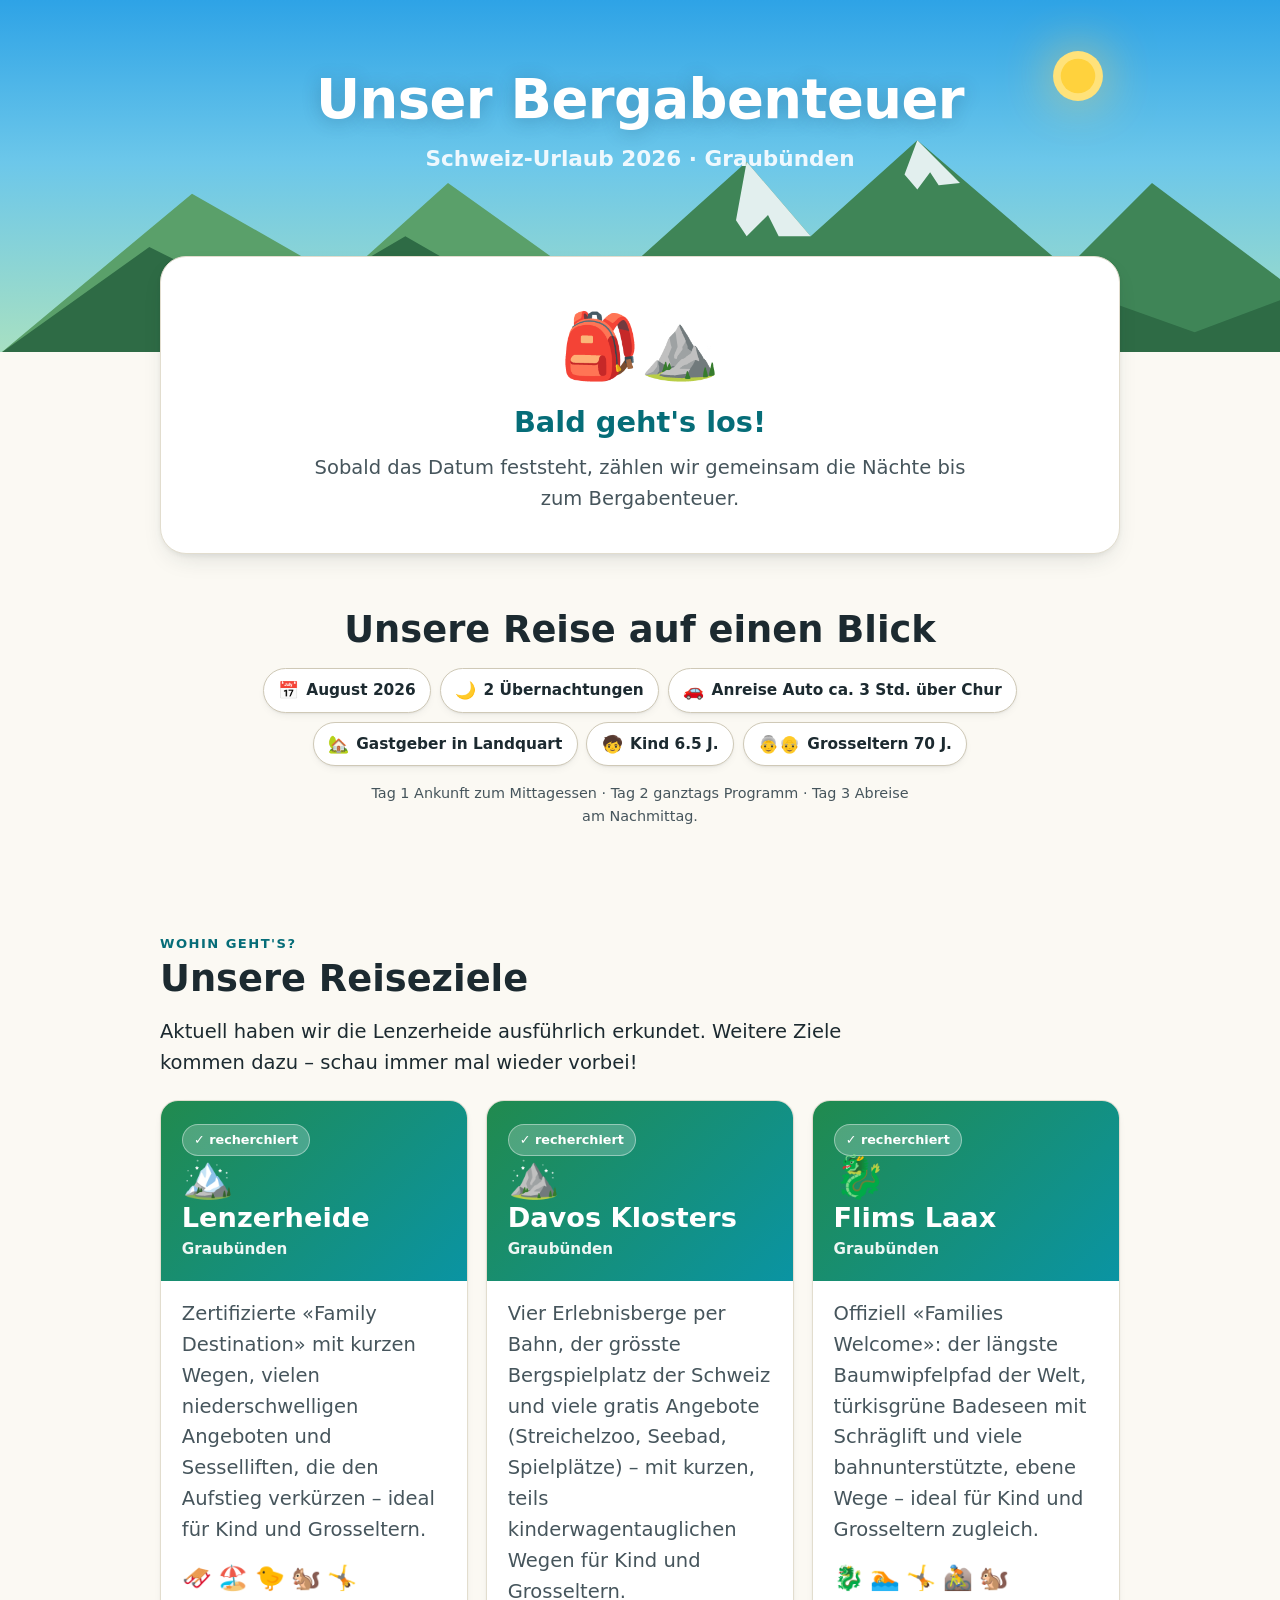
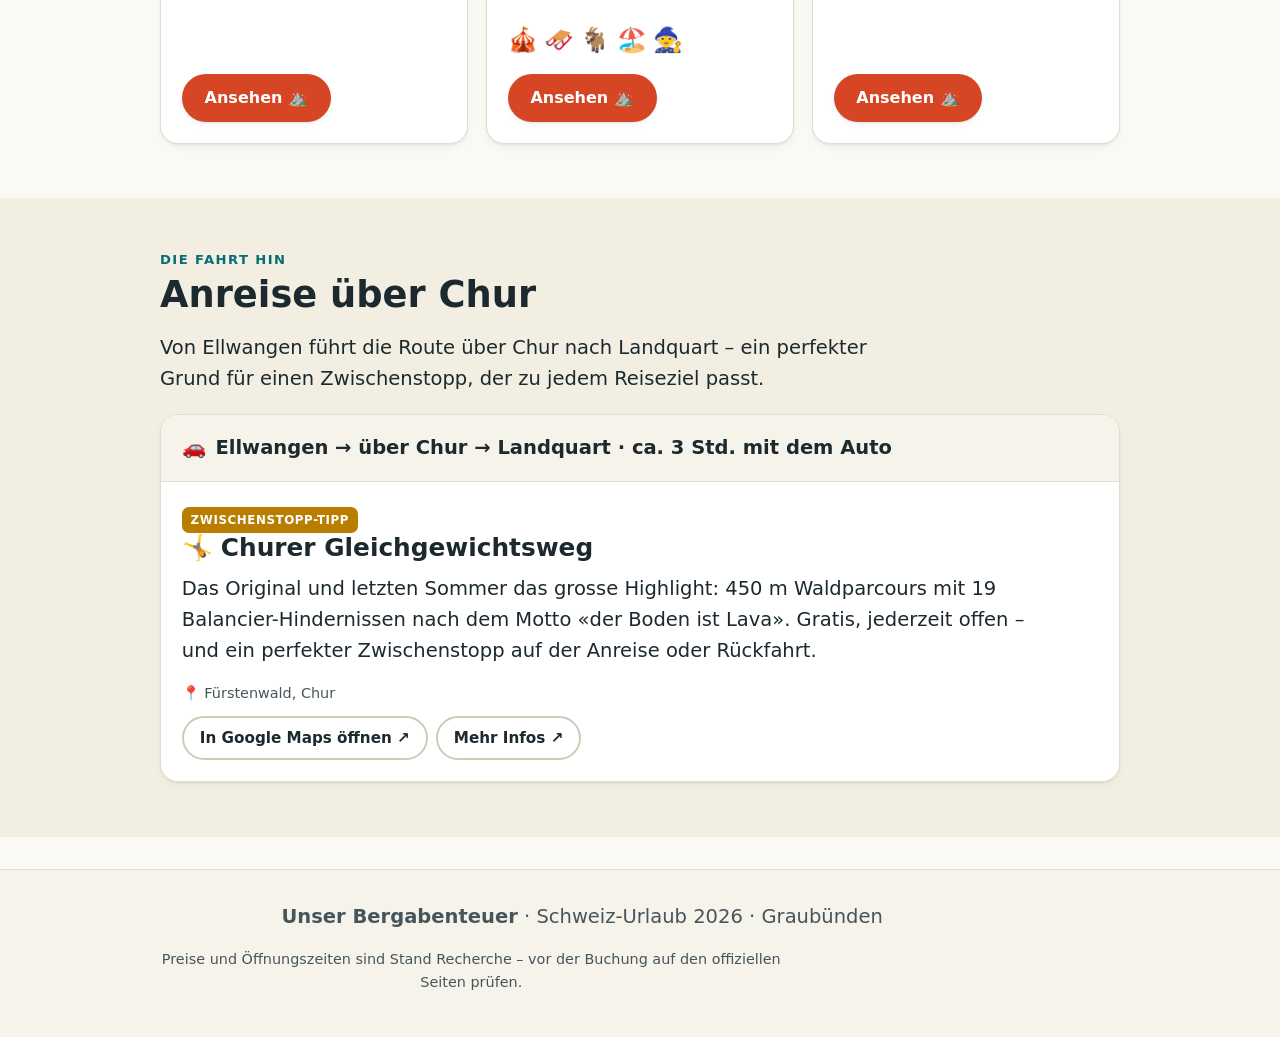
==== commit bf2b0f61: "Tag 3: Abreise auf den Nachmittag verschieben Eltern und Enkelin reisen am dritten Tag erst nachmitt" ====
--- a/docs/index.html
+++ b/docs/index.html
@@ -55,7 +55,7 @@
       <div class="wrap" style="text-align:center">
         <h2 id="sb-h" style="justify-content:center">Unsere Reise auf einen Blick</h2>
         <div id="reise-chips" class="chips" style="margin-top:1rem"></div>
-        <p class="fineprint" style="margin:1rem auto 0">Tag 1 Ankunft zum Mittagessen · Tag 2 ganztags Programm · Tag 3 Abreise am späten Vormittag.</p>
+        <p class="fineprint" style="margin:1rem auto 0">Tag 1 Ankunft zum Mittagessen · Tag 2 ganztags Programm · Tag 3 Abreise am Nachmittag.</p>
       </div>
     </section>
 
--- a/docs/assets/css/style.css
+++ b/docs/assets/css/style.css
@@ -385,6 +385,56 @@
 }
 @keyframes stampIn { 0% { transform: rotate(-12deg) scale(2.4); opacity: 0; } 60% { opacity: 1; } 100% { transform: rotate(-12deg) scale(1); opacity: 1; } }
 @media (prefers-reduced-motion: reduce) { .akt[data-stamped="true"]::before { animation: none; } }
+
+/* ---------- Karte (Planungskarte — ruhig/erwachsen, für Senioren lesbar) ---------- */
+.karte__intro { max-width: 62ch; color: var(--ink-2); }
+.karte__frame {
+  position: relative;
+  height: 480px;                          /* Fallback für Browser ohne dvh */
+  height: clamp(340px, 58dvh, 620px);
+  border-radius: var(--radius-l); overflow: hidden;
+  border: 1px solid var(--line); box-shadow: var(--shadow);
+  background: var(--surface-2);
+}
+.karte__map { position: absolute; inset: 0; }
+.karte__fallback {
+  position: absolute; inset: 0;
+  display: grid; place-content: center; justify-items: center; gap: .9rem;
+  text-align: center; padding: 1.5rem;
+  background: var(--surface-2); color: var(--ink);
+}
+.karte__fallback p { max-width: 40ch; margin: 0; }
+/* [hidden] durchsetzen — display:grid/flex würde das Attribut sonst überstimmen */
+.karte__fallback[hidden], .karte-legende[hidden] { display: none !important; }
+
+/* Legende — rein DOM/CSS, funktioniert auch ohne Kartentiles. Farbe nie allein. */
+.karte-legende { list-style: none; margin: .9rem 0 0; padding: 0; display: flex; flex-wrap: wrap; gap: .45rem 1.1rem; }
+.karte-legende__item { display: inline-flex; align-items: center; gap: .4rem; font-size: .95rem; font-weight: 600; color: var(--ink); }
+.karte-legende__swatch { width: 14px; height: 14px; border-radius: 50%; border: 1px solid var(--line-2); flex: 0 0 auto; }
+.karte-legende__swatch--hotel { border-radius: 4px; }   /* Quadrat spiegelt die Hotel-Pinform */
+.karte-legende__icon { font-size: 1.05em; }
+
+/* Info-Fenster — FIXE Light-Hexwerte: der Google-InfoWindow-Ballon ist immer
+   weiss (auch im Dark Mode), Tokens würden helle Schrift auf Weiss erzeugen. */
+.karte-iw { color: #1c2a30; font-size: 1rem; line-height: 1.45; max-width: 280px; display: grid; gap: .35rem; padding: .25rem .25rem .35rem; }
+.karte-iw__name { font-family: var(--font-display); font-size: 1.12rem; font-weight: 800; margin: 0; color: #1c2a30; }
+.karte-iw__kat { justify-self: start; margin: 0; padding: .15rem .5rem; border-radius: 7px; font-size: .78rem; font-weight: 700; background: #f6f3ea; color: #46555c; border: 1px solid #e2ddce; }
+.karte-iw__ampel { margin: 0; font-size: .95rem; font-weight: 700; }
+.karte-iw__ampel--ideal { color: #1b7a43; }
+.karte-iw__ampel--gut { color: #1f74d6; }
+.karte-iw__ampel--bedingt { color: #b06a00; }
+.karte-iw__ampel--ungeeignet { color: #c0361a; }
+.karte-iw__preis { margin: 0; font-weight: 800; color: #a5321a; }
+.karte-iw__fakt { margin: 0; font-size: .95rem; color: #46555c; }
+.karte-iw__links { display: flex; flex-wrap: wrap; gap: .5rem; margin-top: .4rem; }
+.karte-iw__btn {
+  min-height: 44px; display: inline-flex; align-items: center; gap: .35rem;
+  padding: .5rem .9rem; border-radius: 999px;
+  font: 600 .95rem/1 var(--font-display);
+  background: #fff; color: #1c2a30; border: 1.5px solid #cfc9b7;
+  text-decoration: none; cursor: pointer; appearance: none; -webkit-appearance: none;
+}
+.karte-iw__btn:focus-visible { outline: 3px solid #f2a900; outline-offset: 2px; }
 
 /* ---------- Tagesplan ---------- */
 .plan__head { display: flex; flex-wrap: wrap; gap: 1rem; align-items: center; justify-content: space-between; margin-bottom: 1.2rem; }
@@ -469,6 +519,8 @@
   .stamp-btn, .progress, .btn, .toggle, .backlink, .skip, .details > summary::after { display: none !important; }
   /* Beim Drucken alle Sektionen ausser dem Tagesplan verbergen */
   main > section:not(#tagesplan) { display: none !important; }
+  /* #karte liegt in #dest-main (nicht direkt in main) — explizit ausschliessen */
+  #karte { display: none !important; }
   #tagesplan { padding: 0 !important; }
   #tagesplan .plan__head { display: none !important; }
   .days { display: block !important; }
